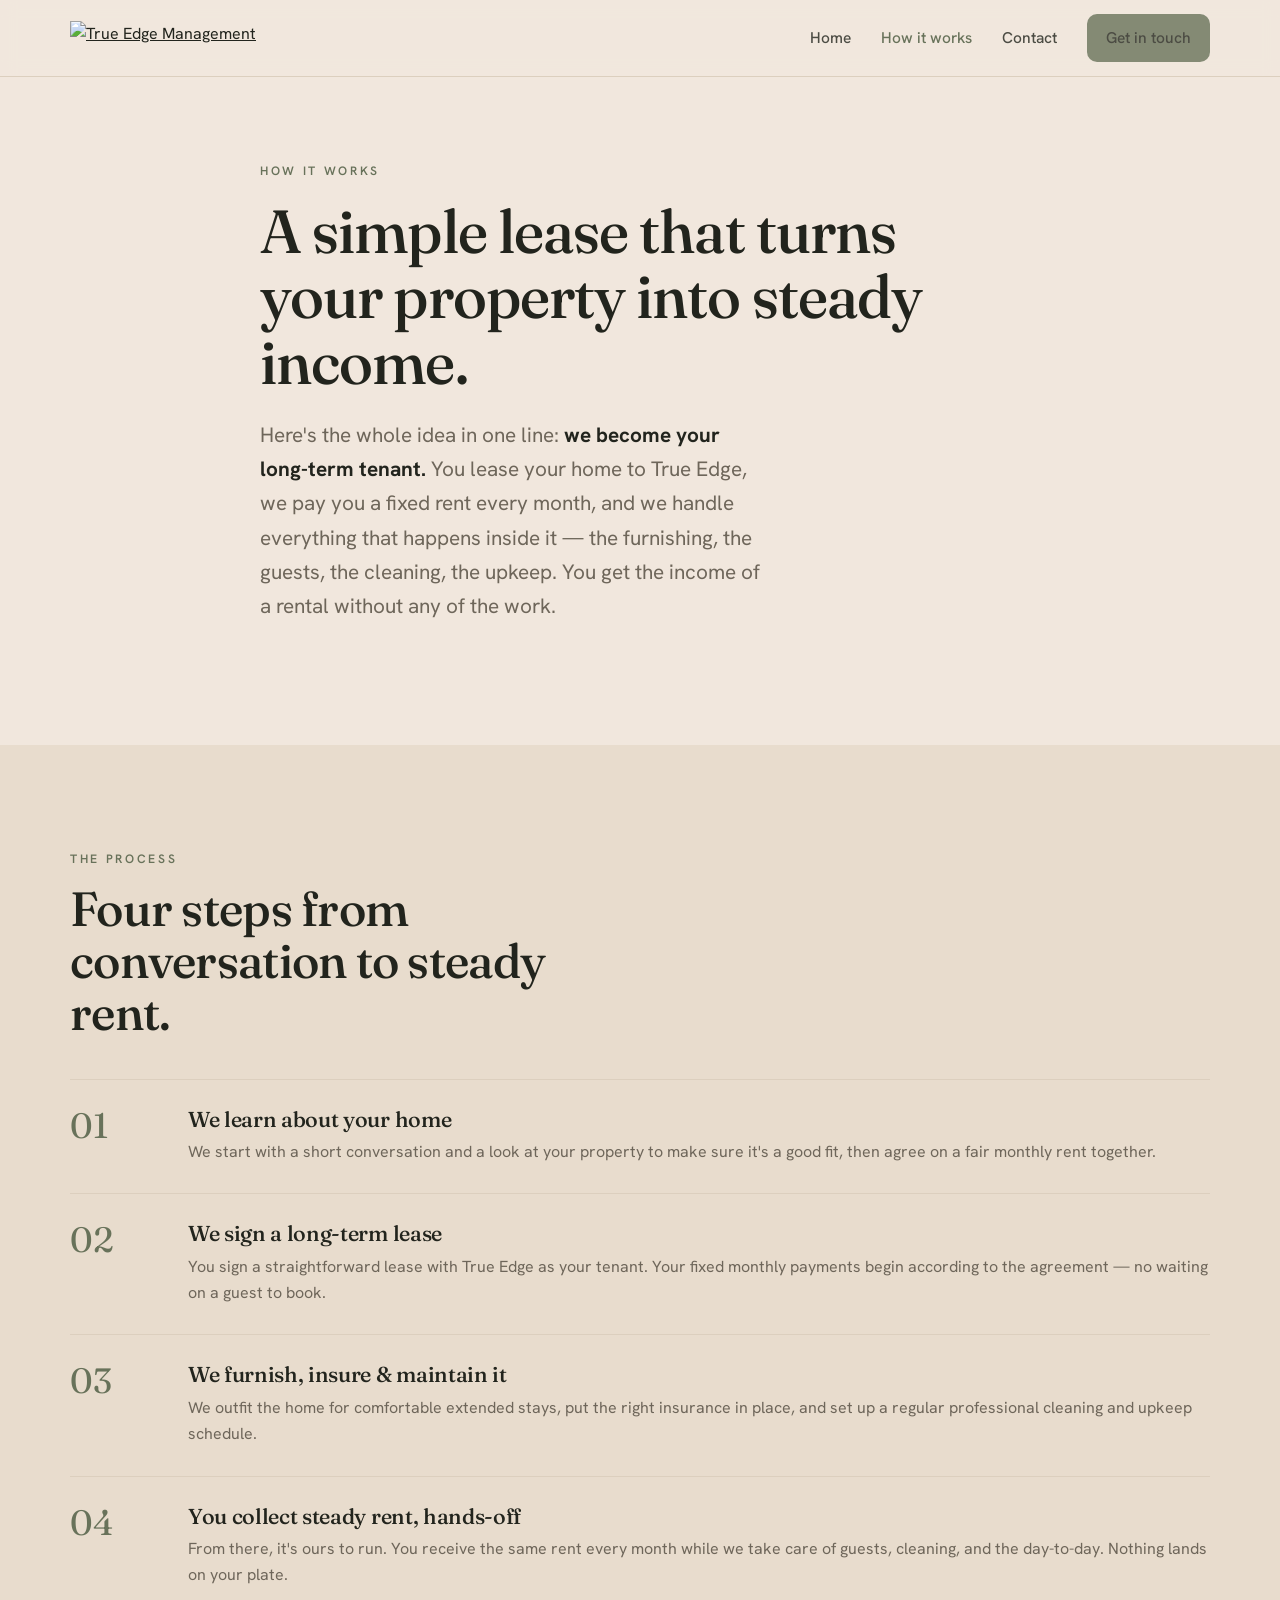
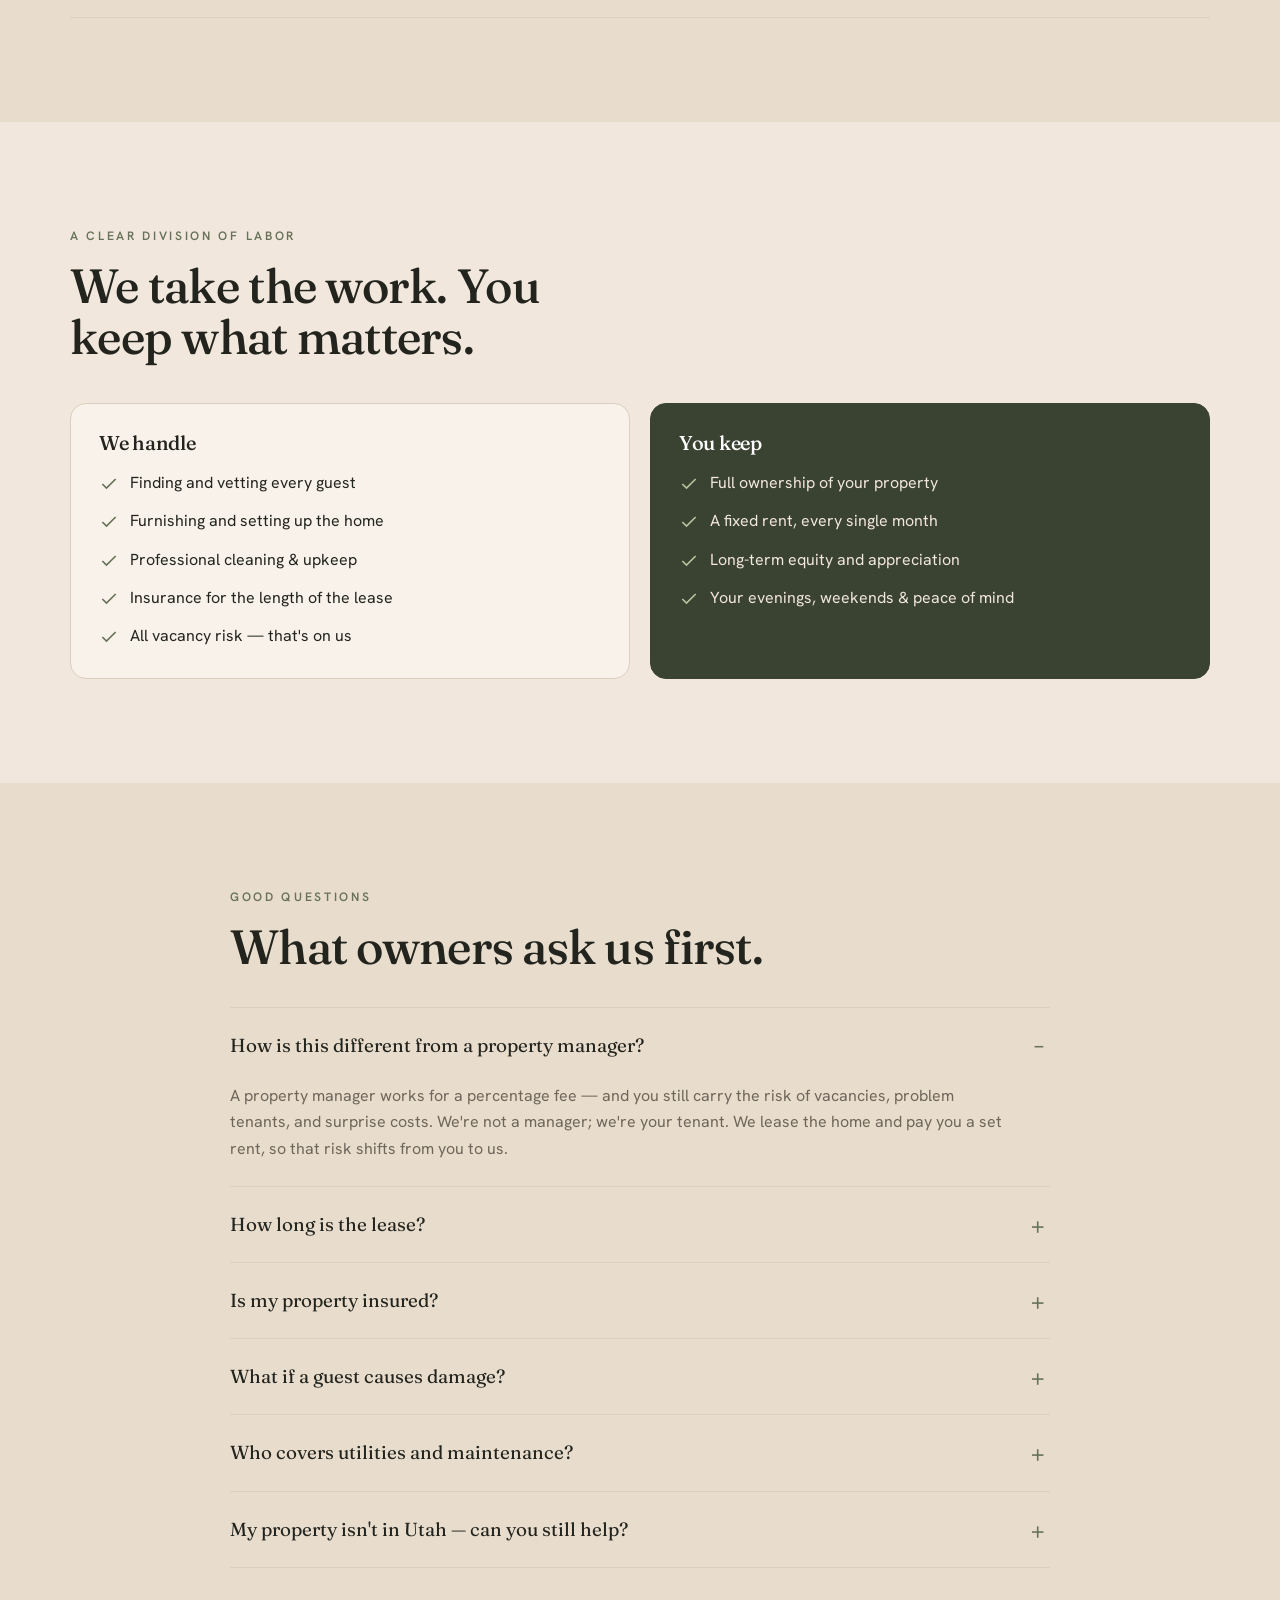
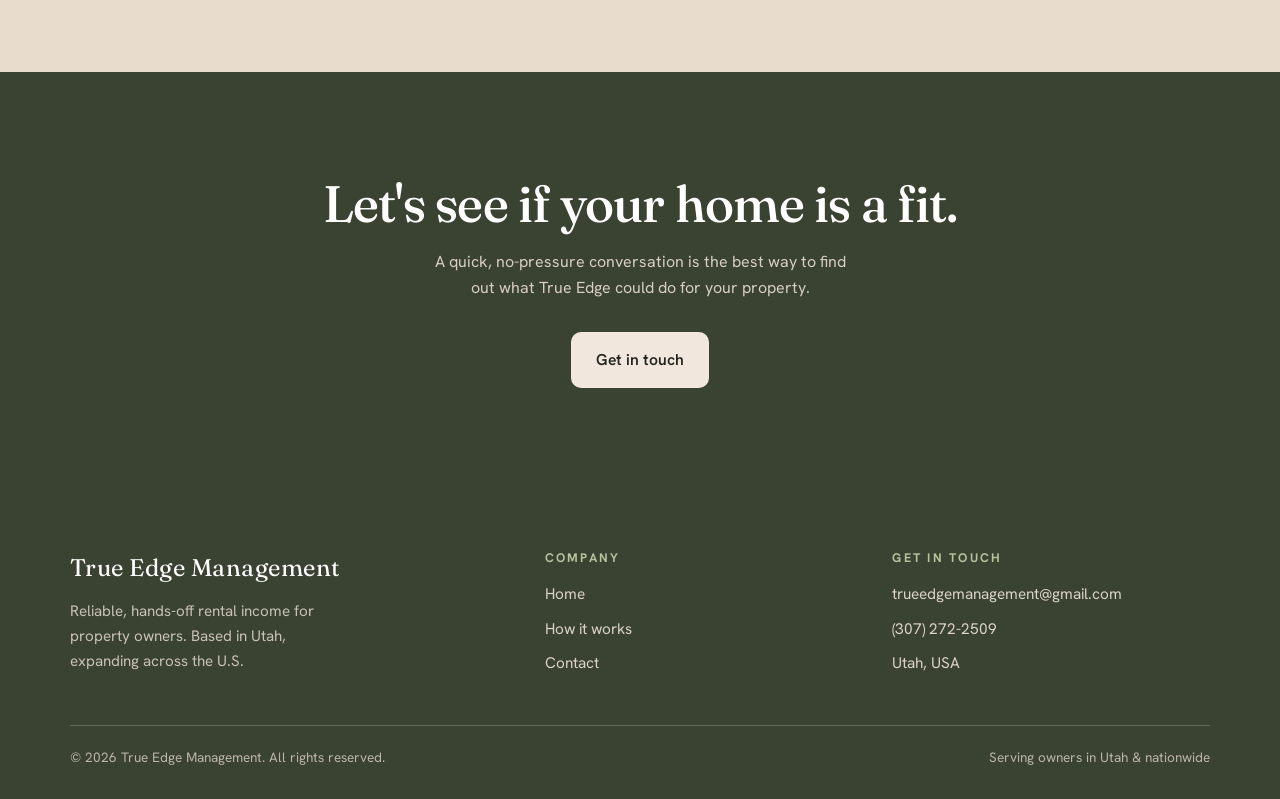
==== about.html @ 6ea8fa07 "Add files via upload" ====
<!DOCTYPE html>
<!--
  =====================================================================
  TRUE EDGE MANAGEMENT — How it works  (about.html)
  Edit wording wherever you see  EDIT:
  Please double-check the FAQ answers against your actual lease and
  insurance terms before publishing — they're written generally.
  =====================================================================
-->
<html lang="en">
<head>
  <meta charset="UTF-8" />
  <meta name="viewport" content="width=device-width, initial-scale=1.0" />
  <title>How It Works — True Edge Management</title>
  <meta name="description" content="How True Edge Management works: we lease your home long-term, pay you a fixed rent every month, and handle furnishing, insurance, cleaning, and guests." />
  <link rel="preconnect" href="https://fonts.googleapis.com" />
  <link rel="preconnect" href="https://fonts.gstatic.com" crossorigin />
  <link href="https://fonts.googleapis.com/css2?family=Fraunces:ital,opsz,wght@0,9..144,400;0,9..144,500;0,9..144,600;1,9..144,400&family=Hanken+Grotesk:wght@400;500;600;700&display=swap" rel="stylesheet" />
  <link rel="stylesheet" href="style.css" />
</head>
<body>

  <header class="site-header">
    <nav class="nav wrap" aria-label="Main">
      <a class="nav-logo" href="index.html" aria-label="True Edge Management — home">
        <img src="images/logo.png" alt="True Edge Management" />
      </a>
      <button class="nav-toggle" aria-label="Menu" aria-expanded="false"><span></span><span></span><span></span></button>
      <ul class="nav-links">
        <li><a href="index.html">Home</a></li>
        <li><a href="about.html" class="active">How it works</a></li>
        <li><a href="contact.html">Contact</a></li>
        <li><a href="contact.html" class="btn btn-primary nav-cta">Get in touch</a></li>
      </ul>
    </nav>
  </header>

  <main>
    <!-- ============ PAGE HERO ============ -->
    <section class="hero">
      <div class="wrap" style="max-width:760px">
        <p class="eyebrow reveal">How it works</p>
        <!-- EDIT -->
        <h1 class="reveal d1" style="font-size:clamp(2.4rem,5.5vw,3.8rem);margin-top:18px">A simple lease that turns your property into steady income.</h1>
        <p class="lede reveal d2" style="margin-top:22px">Here's the whole idea in one line: <strong style="color:var(--ink)">we become your long-term tenant.</strong> You lease your home to True Edge, we pay you a fixed rent every month, and we handle everything that happens inside it — the furnishing, the guests, the cleaning, the upkeep. You get the income of a rental without any of the work.</p>
      </div>
    </section>

    <!-- ============ THE FOUR STEPS ============ -->
    <section class="section section-band">
      <div class="wrap">
        <div class="section-head">
          <p class="eyebrow">The process</p>
          <h2>Four steps from conversation to steady rent.</h2>
        </div>
        <div class="steps">
          <!-- EDIT each step's title and description -->
          <div class="step"><div class="n">01</div><div><h3>We learn about your home</h3><p>We start with a short conversation and a look at your property to make sure it's a good fit, then agree on a fair monthly rent together.</p></div></div>
          <div class="step"><div class="n">02</div><div><h3>We sign a long-term lease</h3><p>You sign a straightforward lease with True Edge as your tenant. Your fixed monthly payments begin according to the agreement — no waiting on a guest to book.</p></div></div>
          <div class="step"><div class="n">03</div><div><h3>We furnish, insure &amp; maintain it</h3><p>We outfit the home for comfortable extended stays, put the right insurance in place, and set up a regular professional cleaning and upkeep schedule.</p></div></div>
          <div class="step"><div class="n">04</div><div><h3>You collect steady rent, hands-off</h3><p>From there, it's ours to run. You receive the same rent every month while we take care of guests, cleaning, and the day-to-day. Nothing lands on your plate.</p></div></div>
        </div>
      </div>
    </section>

    <!-- ============ WE HANDLE / YOU KEEP ============ -->
    <section class="section">
      <div class="wrap">
        <div class="section-head">
          <p class="eyebrow">A clear division of labor</p>
          <h2>We take the work. You keep what matters.</h2>
        </div>
        <div class="ledger">
          <div class="ledger-col">
            <h3>We handle</h3>
            <ul>
              <!-- EDIT -->
              <li><svg width="20" height="20" viewBox="0 0 24 24" fill="none" stroke="currentColor" stroke-width="2"><path d="M20 6 9 17l-5-5"/></svg> Finding and vetting every guest</li>
              <li><svg width="20" height="20" viewBox="0 0 24 24" fill="none" stroke="currentColor" stroke-width="2"><path d="M20 6 9 17l-5-5"/></svg> Furnishing and setting up the home</li>
              <li><svg width="20" height="20" viewBox="0 0 24 24" fill="none" stroke="currentColor" stroke-width="2"><path d="M20 6 9 17l-5-5"/></svg> Professional cleaning &amp; upkeep</li>
              <li><svg width="20" height="20" viewBox="0 0 24 24" fill="none" stroke="currentColor" stroke-width="2"><path d="M20 6 9 17l-5-5"/></svg> Insurance for the length of the lease</li>
              <li><svg width="20" height="20" viewBox="0 0 24 24" fill="none" stroke="currentColor" stroke-width="2"><path d="M20 6 9 17l-5-5"/></svg> All vacancy risk — that's on us</li>
            </ul>
          </div>
          <div class="ledger-col keep">
            <h3>You keep</h3>
            <ul>
              <!-- EDIT -->
              <li><svg width="20" height="20" viewBox="0 0 24 24" fill="none" stroke="currentColor" stroke-width="2"><path d="M20 6 9 17l-5-5"/></svg> Full ownership of your property</li>
              <li><svg width="20" height="20" viewBox="0 0 24 24" fill="none" stroke="currentColor" stroke-width="2"><path d="M20 6 9 17l-5-5"/></svg> A fixed rent, every single month</li>
              <li><svg width="20" height="20" viewBox="0 0 24 24" fill="none" stroke="currentColor" stroke-width="2"><path d="M20 6 9 17l-5-5"/></svg> Long-term equity and appreciation</li>
              <li><svg width="20" height="20" viewBox="0 0 24 24" fill="none" stroke="currentColor" stroke-width="2"><path d="M20 6 9 17l-5-5"/></svg> Your evenings, weekends &amp; peace of mind</li>
            </ul>
          </div>
        </div>
      </div>
    </section>

    <!-- ============ FAQ ============ -->
    <section class="section section-band">
      <div class="wrap" style="max-width:820px">
        <div class="section-head">
          <p class="eyebrow">Good questions</p>
          <h2>What owners ask us first.</h2>
        </div>
        <div class="faq">
          <!-- EDIT: confirm these answers match your real terms before publishing -->
          <details open>
            <summary>How is this different from a property manager?</summary>
            <p>A property manager works for a percentage fee — and you still carry the risk of vacancies, problem tenants, and surprise costs. We're not a manager; we're your tenant. We lease the home and pay you a set rent, so that risk shifts from you to us.</p>
          </details>
          <details>
            <summary>How long is the lease?</summary>
            <p>We agree on the term up front, and we're looking for a long-term arrangement — typically multiple years — so your income stays steady and predictable. <!-- EDIT: state your actual typical term --></p>
          </details>
          <details>
            <summary>Is my property insured?</summary>
            <p>Yes. We keep appropriate insurance in place for the way the home is used, for the full length of the lease, in addition to any coverage you carry as the owner. <!-- EDIT: describe your actual coverage --></p>
          </details>
          <details>
            <summary>What if a guest causes damage?</summary>
            <p>That's our responsibility, not yours. As the leaseholder we're accountable for the condition of the home and we handle any guest-related issues directly — you deal with us, never with the guests.</p>
          </details>
          <details>
            <summary>Who covers utilities and maintenance?</summary>
            <p>We take care of the day-to-day running of the home. Exactly how utilities and larger repairs are split is spelled out clearly in the lease, so there are no surprises on either side. <!-- EDIT: state your actual arrangement --></p>
          </details>
          <details>
            <summary>My property isn't in Utah — can you still help?</summary>
            <p>Quite possibly. We're based in Utah and expanding across the country. Reach out with your property's location and we'll tell you honestly whether we can serve your area.</p>
          </details>
        </div>
      </div>
    </section>

    <!-- ============ CTA BAND ============ -->
    <section class="section section-dark cta-band">
      <div class="wrap">
        <h2>Let's see if your home is a fit.</h2>
        <p>A quick, no-pressure conversation is the best way to find out what True Edge could do for your property.</p>
        <a class="btn btn-pale" href="contact.html">Get in touch</a>
      </div>
    </section>
  </main>

  <footer class="site-footer">
    <div class="wrap">
      <div class="footer-top">
        <div class="footer-brand">
          <div class="wordmark">True Edge Management</div>
          <p>Reliable, hands-off rental income for property owners. Based in Utah, expanding across the U.S.</p>
        </div>
        <div class="footer-col">
          <h4>Company</h4>
          <a href="index.html">Home</a>
          <a href="about.html">How it works</a>
          <a href="contact.html">Contact</a>
        </div>
        <div class="footer-col">
          <h4>Get in touch</h4>
          <a href="mailto:trueedgemanagement@gmail.com">trueedgemanagement@gmail.com</a>
          <a href="tel:13072722509">(307) 272-2509</a>
          <span>Utah, USA</span>
        </div>
      </div>
      <div class="footer-bottom">
        <span>© <span id="year"></span> True Edge Management. All rights reserved.</span>
        <span>Serving owners in Utah &amp; nationwide</span>
      </div>
    </div>
  </footer>

  <script src="script.js"></script>
</body>
</html>
---- style.css ----
/* ============================================================
   TRUE EDGE MANAGEMENT — site styles
   ------------------------------------------------------------
   All three pages share this one file. To re-theme the whole
   site, change the color values just below.
   Colors are taken directly from your logo.
   ============================================================ */

:root {
  --bone:     #F1E7DD;  /* page background — matches your logo */
  --bone-2:   #F8F2EA;  /* cards / raised surfaces */
  --bone-3:   #E8DCCD;  /* alternating section bands */
  --sage:     #68725A;  /* your brand green */
  --sage-2:   #57614A;  /* darker green (button hover) */
  --sage-ink: #3A4231;  /* deepest green (footer, dark bands) */
  --ink:      #22241D;  /* main text */
  --muted:    #6E665A;  /* secondary text */
  --line:     #DCCFBE;  /* hairlines */
  --white:    #FFFFFF;

  --display: "Fraunces", Georgia, "Times New Roman", serif;
  --body:    "Hanken Grotesk", system-ui, -apple-system, sans-serif;

  --maxw: 1140px;
  --radius: 16px;
}

/* ---------- base ---------- */
* { box-sizing: border-box; margin: 0; padding: 0; }
html { scroll-behavior: smooth; }
body {
  font-family: var(--body);
  background: var(--bone);
  color: var(--ink);
  line-height: 1.65;
  -webkit-font-smoothing: antialiased;
}
img { max-width: 100%; display: block; }
a { color: inherit; }

.wrap { width: min(var(--maxw), 92vw); margin-inline: auto; }

:focus-visible { outline: 3px solid var(--sage); outline-offset: 3px; border-radius: 4px; }

/* ---------- type helpers ---------- */
h1, h2, h3 { font-family: var(--display); font-weight: 500; line-height: 1.08; letter-spacing: -0.015em; color: var(--ink); }
.eyebrow {
  font-family: var(--body); font-weight: 600; font-size: .76rem;
  letter-spacing: .22em; text-transform: uppercase; color: var(--sage);
}
.lede { font-size: clamp(1.08rem, 2.2vw, 1.3rem); color: var(--muted); }
.serif-i { font-style: italic; }

/* a thin vertical rule — echoes the divider bar in your logo */
.rule-v { display: inline-block; width: 1px; height: 1.1em; background: var(--line); vertical-align: middle; }

/* ---------- buttons ---------- */
.btn {
  display: inline-flex; align-items: center; gap: 9px;
  font-family: var(--body); font-weight: 600; font-size: .98rem;
  text-decoration: none; padding: 14px 24px; border-radius: 10px;
  border: 1px solid transparent; cursor: pointer;
  transition: transform .15s ease, background .15s ease, border-color .15s ease;
}
.btn-primary { background: var(--sage); color: var(--white); }
.btn-primary:hover { background: var(--sage-2); transform: translateY(-2px); }
.btn-line { background: transparent; color: var(--ink); border-color: var(--line); }
.btn-line:hover { border-color: var(--ink); transform: translateY(-2px); }
.btn-pale { background: var(--bone); color: var(--ink); }
.btn-pale:hover { background: var(--white); transform: translateY(-2px); }

/* ---------- nav ---------- */
.site-header {
  position: sticky; top: 0; z-index: 50;
  background: color-mix(in srgb, var(--bone) 88%, transparent);
  backdrop-filter: blur(8px);
  border-bottom: 1px solid var(--line);
}
.nav { display: flex; align-items: center; justify-content: space-between; padding: 14px 0; }
.nav-logo img { height: 34px; width: auto; }
.nav-links { display: flex; align-items: center; gap: 30px; list-style: none; }
.nav-links a { text-decoration: none; color: var(--ink); font-weight: 500; font-size: .97rem; opacity: .8; }
.nav-links a:hover, .nav-links a.active { opacity: 1; color: var(--sage); }
.nav-cta { padding: 10px 18px; }
.nav-toggle { display: none; background: none; border: 0; cursor: pointer; padding: 8px; }
.nav-toggle span { display: block; width: 24px; height: 2px; background: var(--ink); margin: 5px 0; transition: .2s; }

@media (max-width: 760px) {
  .nav-toggle { display: block; }
  .nav-links {
    position: absolute; top: 100%; left: 0; right: 0;
    flex-direction: column; align-items: flex-start; gap: 4px;
    background: var(--bone-2); border-bottom: 1px solid var(--line);
    padding: 14px 4vw 22px; display: none;
  }
  .nav-links.open { display: flex; }
  .nav-links a { padding: 8px 0; font-size: 1.05rem; }
  .nav-cta { margin-top: 8px; }
}

/* ---------- generic section rhythm ---------- */
.section { padding: clamp(56px, 9vw, 104px) 0; }
.section-band { background: var(--bone-3); }
.section-dark { background: var(--sage-ink); color: var(--bone); }
.section-head { max-width: 60ch; }
.section-head h2 { font-size: clamp(1.9rem, 4.4vw, 3rem); margin: 14px 0 0; }
.section-head .lede { margin-top: 18px; }

/* ---------- hero ---------- */
.hero { padding: clamp(40px, 7vw, 84px) 0 clamp(48px, 7vw, 90px); }
.hero-grid { display: grid; grid-template-columns: 1.05fr 0.95fr; gap: clamp(28px, 5vw, 64px); align-items: center; }
.hero h1 { font-size: clamp(2.6rem, 6vw, 4.4rem); margin: 20px 0 0; }
.hero .lede { margin: 24px 0 32px; max-width: 42ch; }
.hero-cta { display: flex; flex-wrap: wrap; gap: 14px; }
.hero-figure { position: relative; }
.hero-figure > img { width: 100%; height: clamp(340px, 46vw, 540px); object-fit: cover; border-radius: var(--radius); }
.cred-card {
  position: absolute; left: -18px; bottom: -18px;
  background: var(--bone-2); border: 1px solid var(--line);
  border-radius: 14px; padding: 16px 20px; box-shadow: 0 18px 40px rgba(34,36,29,.12);
  max-width: 250px;
}
.cred-card .k { font-family: var(--display); font-size: 1.5rem; color: var(--sage); line-height: 1; }
.cred-card .v { font-size: .9rem; color: var(--muted); margin-top: 4px; }
@media (max-width: 860px) {
  .hero-grid { grid-template-columns: 1fr; }
  .hero-figure { order: -1; }
  .cred-card { left: 12px; bottom: 12px; }
}

/* ---------- "removes the headache" promise strip ---------- */
.promise { display: grid; grid-template-columns: 1.2fr 1fr; gap: clamp(24px, 4vw, 56px); align-items: center; }
.promise h2 { font-size: clamp(1.7rem, 3.6vw, 2.5rem); }
.promise ul { list-style: none; display: grid; gap: 14px; }
.promise li { display: flex; gap: 12px; align-items: flex-start; color: var(--ink); font-weight: 500; }
.promise li svg { flex: none; margin-top: 3px; color: var(--sage); }
@media (max-width: 760px) { .promise { grid-template-columns: 1fr; } }

/* ---------- pillars / cards ---------- */
.cards { display: grid; grid-template-columns: repeat(3, 1fr); gap: 20px; margin-top: 44px; }
.card {
  background: var(--bone-2); border: 1px solid var(--line);
  border-radius: var(--radius); padding: 30px 28px;
  transition: transform .18s ease, box-shadow .18s ease;
}
.card:hover { transform: translateY(-4px); box-shadow: 0 16px 36px rgba(34,36,29,.09); }
.card .ic { width: 44px; height: 44px; display: grid; place-items: center; border-radius: 11px; background: var(--bone-3); color: var(--sage); margin-bottom: 18px; }
.card h3 { font-size: 1.3rem; }
.card p { color: var(--muted); margin-top: 10px; font-size: 1rem; }
@media (max-width: 820px) { .cards { grid-template-columns: 1fr; } }

/* ---------- who we host (image + text) ---------- */
.split { display: grid; grid-template-columns: 1fr 1fr; gap: clamp(28px, 5vw, 64px); align-items: center; }
.split.reverse .split-media { order: 2; }
.split-media img { width: 100%; height: clamp(300px, 40vw, 460px); object-fit: cover; border-radius: var(--radius); }
.split h2 { font-size: clamp(1.7rem, 3.6vw, 2.5rem); }
.split p { color: var(--muted); margin-top: 16px; }
@media (max-width: 820px) {
  .split { grid-template-columns: 1fr; }
  .split.reverse .split-media { order: -1; }
}

/* ---------- steps (how it works) ---------- */
.steps { display: grid; gap: 0; margin-top: 40px; border-top: 1px solid var(--line); }
.step { display: grid; grid-template-columns: 92px 1fr; gap: 26px; padding: 28px 0; border-bottom: 1px solid var(--line); align-items: start; }
.step .n { font-family: var(--display); font-size: 2.2rem; color: var(--sage); line-height: 1; }
.step h3 { font-size: 1.35rem; }
.step p { color: var(--muted); margin-top: 8px; }
@media (max-width: 620px) { .step { grid-template-columns: 60px 1fr; gap: 16px; } .step .n { font-size: 1.7rem; } }

/* ---------- two-column "we handle / you keep" ---------- */
.ledger { display: grid; grid-template-columns: 1fr 1fr; gap: 20px; margin-top: 40px; }
.ledger-col { background: var(--bone-2); border: 1px solid var(--line); border-radius: var(--radius); padding: 28px; }
.ledger-col.keep { background: var(--sage-ink); color: var(--bone); border-color: var(--sage-ink); }
.ledger-col h3 { font-size: 1.25rem; margin-bottom: 16px; }
.ledger-col.keep h3 { color: var(--white); }
.ledger-col ul { list-style: none; display: grid; gap: 12px; }
.ledger-col li { display: flex; gap: 11px; align-items: flex-start; }
.ledger-col li svg { flex: none; margin-top: 4px; color: var(--sage); }
.ledger-col.keep li svg { color: #B7C29E; }
@media (max-width: 720px) { .ledger { grid-template-columns: 1fr; } }

/* ---------- FAQ (uses native <details>) ---------- */
.faq { margin-top: 34px; border-top: 1px solid var(--line); }
.faq details { border-bottom: 1px solid var(--line); }
.faq summary {
  list-style: none; cursor: pointer; padding: 22px 44px 22px 0; position: relative;
  font-family: var(--display); font-size: 1.18rem; color: var(--ink);
}
.faq summary::-webkit-details-marker { display: none; }
.faq summary::after {
  content: "+"; position: absolute; right: 6px; top: 18px;
  font-family: var(--body); font-size: 1.5rem; color: var(--sage); transition: transform .2s ease;
}
.faq details[open] summary::after { content: "–"; }
.faq p { color: var(--muted); padding: 0 44px 24px 0; }

/* ---------- CTA band ---------- */
.cta-band { text-align: center; }
.cta-band h2 { font-size: clamp(2rem, 5vw, 3.2rem); color: var(--white); }
.cta-band p { color: color-mix(in srgb, var(--bone) 86%, transparent); max-width: 48ch; margin: 18px auto 30px; }

/* ---------- contact ---------- */
.contact-grid { display: grid; grid-template-columns: 0.9fr 1.1fr; gap: clamp(30px, 5vw, 70px); align-items: start; }
.contact-direct { display: grid; gap: 22px; }
.contact-line .lbl { font-size: .76rem; letter-spacing: .18em; text-transform: uppercase; color: var(--sage); font-weight: 600; }
.contact-line a { display: inline-block; margin-top: 4px; font-family: var(--display); font-size: clamp(1.3rem, 3vw, 1.7rem); text-decoration: none; color: var(--ink); }
.contact-line a:hover { color: var(--sage); }
.contact-note { color: var(--muted); font-size: .95rem; border-top: 1px solid var(--line); padding-top: 20px; }
@media (max-width: 820px) { .contact-grid { grid-template-columns: 1fr; } }

/* ---------- form ---------- */
.form { background: var(--bone-2); border: 1px solid var(--line); border-radius: var(--radius); padding: clamp(22px, 3vw, 34px); display: grid; gap: 16px; }
.field { display: grid; gap: 6px; }
.field.row2 { grid-template-columns: 1fr 1fr; gap: 16px; }
.field.row2 > .field { gap: 6px; }
.field label { font-size: .85rem; font-weight: 600; color: var(--ink); }
.field input, .field textarea {
  font-family: var(--body); font-size: 1rem; color: var(--ink);
  background: var(--white); border: 1px solid var(--line); border-radius: 10px; padding: 12px 14px;
}
.field textarea { min-height: 130px; resize: vertical; }
.field input:focus, .field textarea:focus { outline: none; border-color: var(--sage); box-shadow: 0 0 0 3px color-mix(in srgb, var(--sage) 22%, transparent); }
.form button { justify-self: start; margin-top: 6px; }
@media (max-width: 520px) { .field.row2 { grid-template-columns: 1fr; } }

/* ---------- footer ---------- */
.site-footer { background: var(--sage-ink); color: var(--bone); padding: 56px 0 30px; }
.footer-top { display: grid; grid-template-columns: 1.4fr 1fr 1fr; gap: 30px; }
.footer-brand .wordmark { font-family: var(--display); font-size: 1.5rem; color: var(--white); letter-spacing: .02em; }
.footer-brand p { color: color-mix(in srgb, var(--bone) 78%, transparent); margin-top: 12px; max-width: 32ch; font-size: .95rem; }
.footer-col h4 { font-family: var(--body); font-size: .78rem; letter-spacing: .18em; text-transform: uppercase; color: #B7C29E; margin-bottom: 14px; }
.footer-col a, .footer-col span { display: block; text-decoration: none; color: color-mix(in srgb, var(--bone) 88%, transparent); margin-bottom: 9px; font-size: .96rem; }
.footer-col a:hover { color: var(--white); }
.footer-bottom { border-top: 1px solid color-mix(in srgb, var(--bone) 22%, transparent); margin-top: 40px; padding-top: 20px; display: flex; flex-wrap: wrap; gap: 10px; justify-content: space-between; font-size: .85rem; color: color-mix(in srgb, var(--bone) 70%, transparent); }
@media (max-width: 720px) { .footer-top { grid-template-columns: 1fr 1fr; } .footer-brand { grid-column: 1 / -1; } }

/* ---------- entrance animation ---------- */
.reveal { opacity: 0; transform: translateY(16px); animation: rise .7s ease forwards; }
.reveal.d1 { animation-delay: .08s; } .reveal.d2 { animation-delay: .16s; } .reveal.d3 { animation-delay: .24s; }
@keyframes rise { to { opacity: 1; transform: none; } }
@media (prefers-reduced-motion: reduce) {
  .reveal { animation: none; opacity: 1; transform: none; }
  html { scroll-behavior: auto; }
  * { transition: none !important; }
}
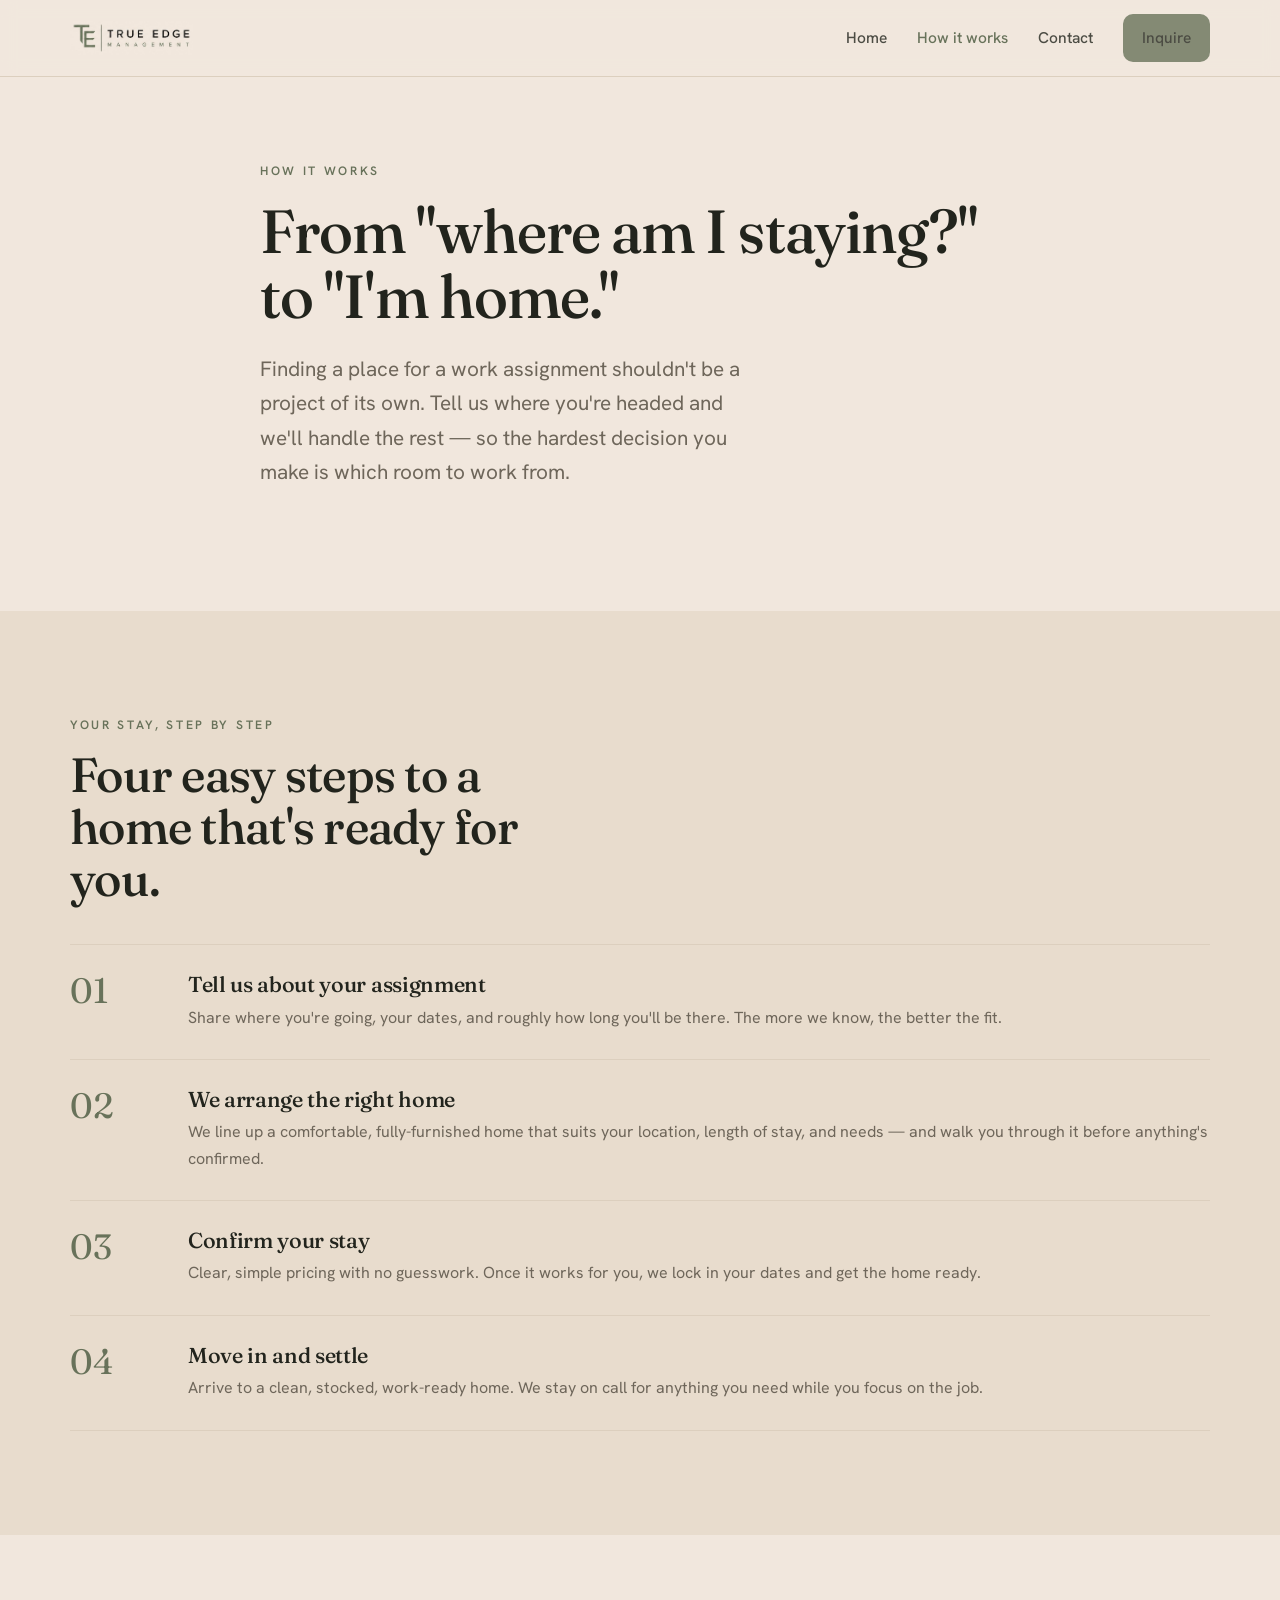
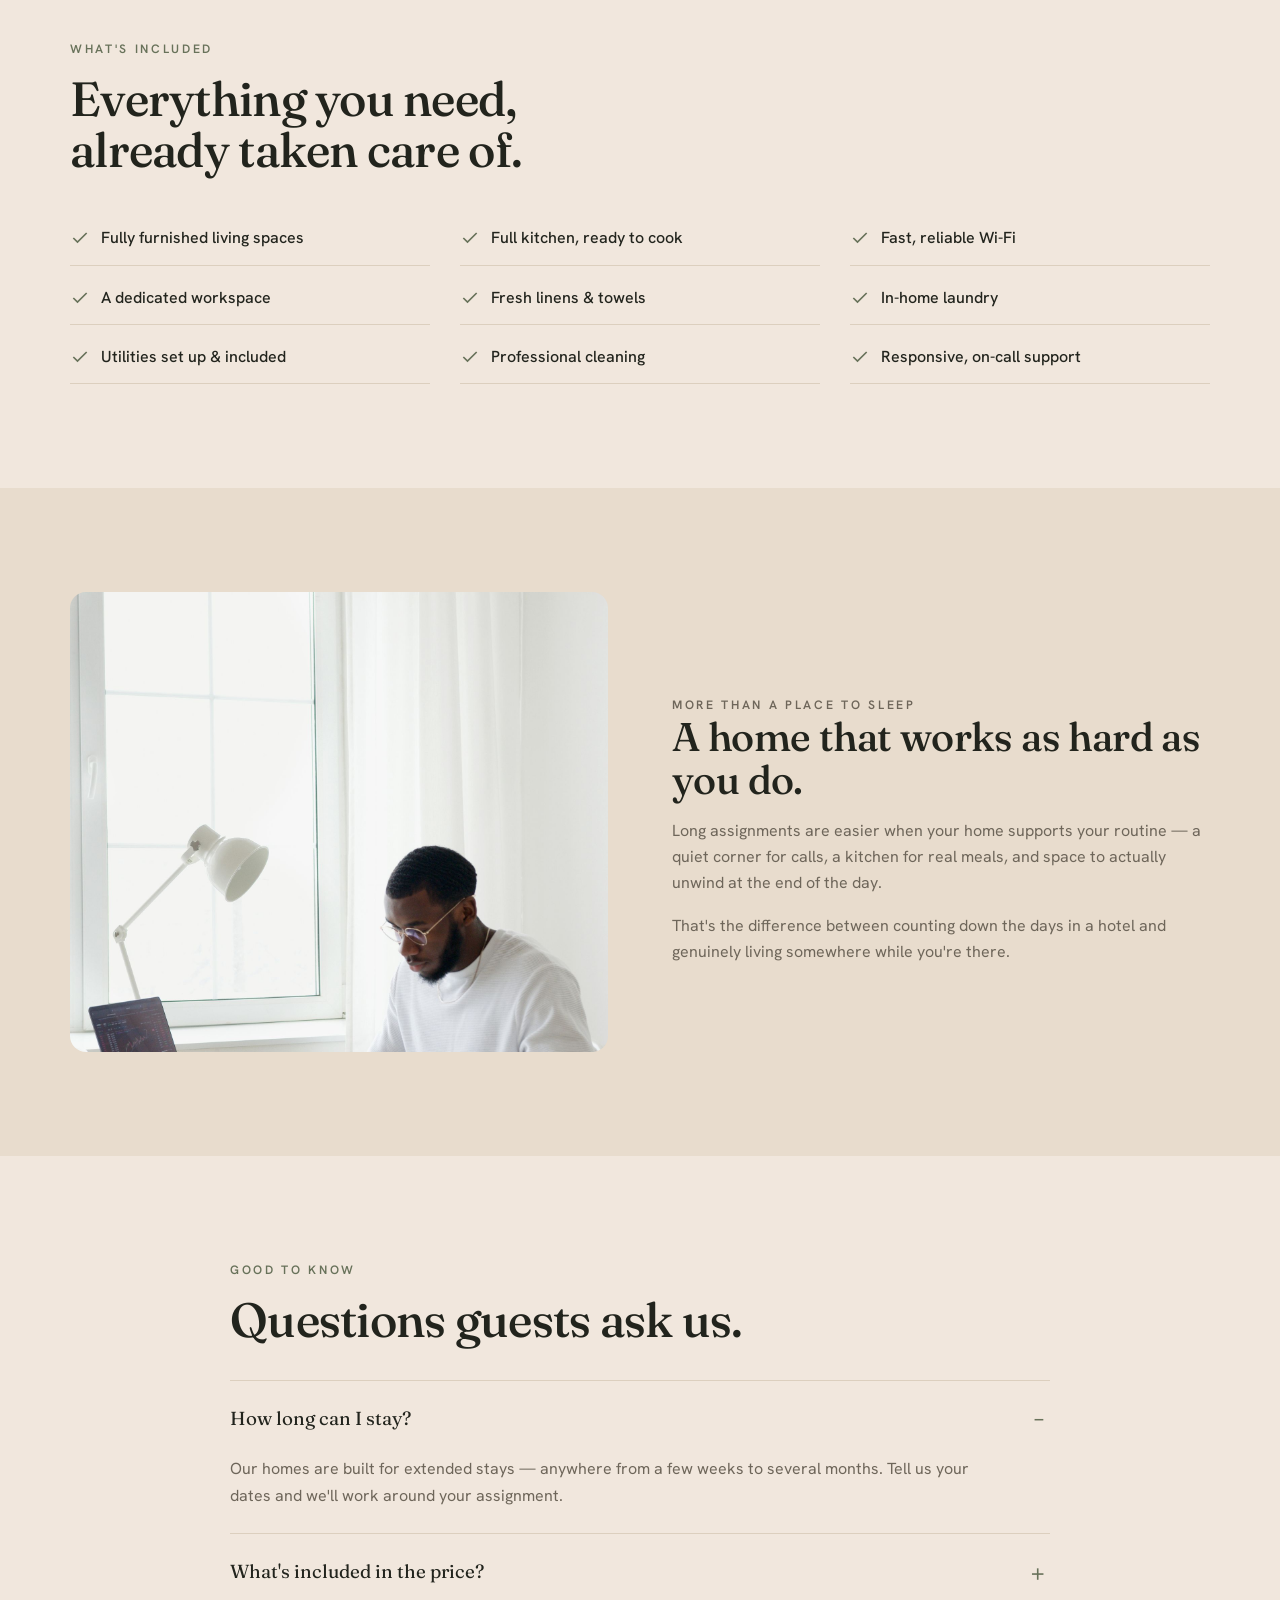
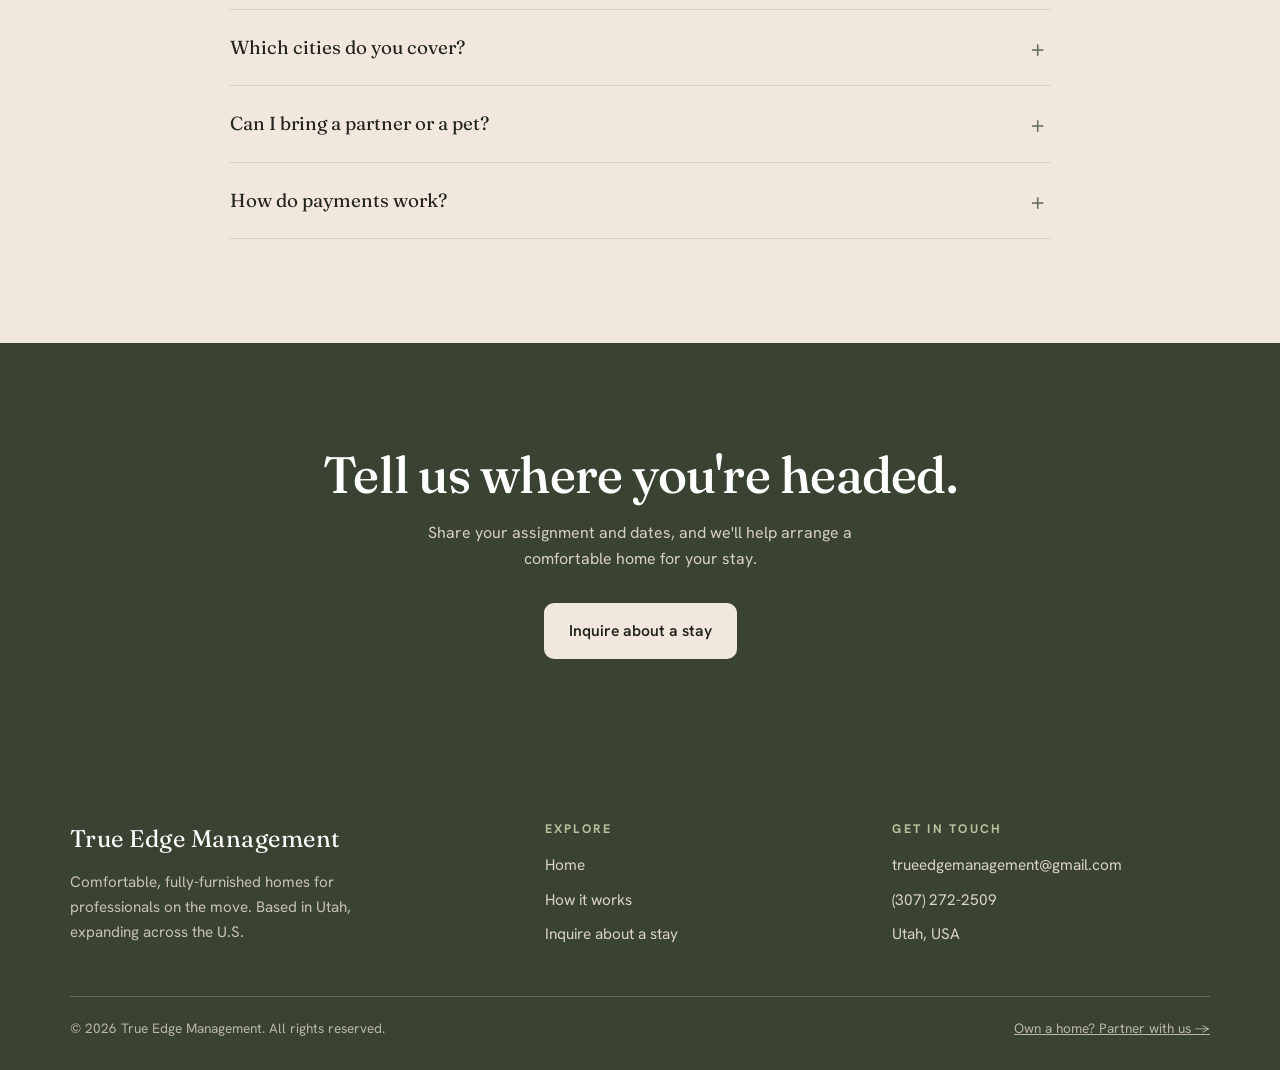
==== commit 91d49264: "Add files via upload" ====
--- a/about.html
+++ b/about.html
@@ -1,10 +1,10 @@
 <!DOCTYPE html>
 <!--
   =====================================================================
-  TRUE EDGE MANAGEMENT — How it works  (about.html)
+  TRUE EDGE MANAGEMENT — How it works  (about.html)  — guest version
   Edit wording wherever you see  EDIT:
-  Please double-check the FAQ answers against your actual lease and
-  insurance terms before publishing — they're written generally.
+  Please confirm the "What's included" list and FAQ answers match what
+  you actually offer before publishing.
   =====================================================================
 -->
 <html lang="en">
@@ -12,7 +12,7 @@
   <meta charset="UTF-8" />
   <meta name="viewport" content="width=device-width, initial-scale=1.0" />
   <title>How It Works — True Edge Management</title>
-  <meta name="description" content="How True Edge Management works: we lease your home long-term, pay you a fixed rent every month, and handle furnishing, insurance, cleaning, and guests." />
+  <meta name="description" content="How a True Edge stay works: tell us about your assignment, we arrange a furnished home for your dates, you move in and focus on work." />
   <link rel="preconnect" href="https://fonts.googleapis.com" />
   <link rel="preconnect" href="https://fonts.gstatic.com" crossorigin />
   <link href="https://fonts.googleapis.com/css2?family=Fraunces:ital,opsz,wght@0,9..144,400;0,9..144,500;0,9..144,600;1,9..144,400&family=Hanken+Grotesk:wght@400;500;600;700&display=swap" rel="stylesheet" />
@@ -30,7 +30,7 @@
         <li><a href="index.html">Home</a></li>
         <li><a href="about.html" class="active">How it works</a></li>
         <li><a href="contact.html">Contact</a></li>
-        <li><a href="contact.html" class="btn btn-primary nav-cta">Get in touch</a></li>
+        <li><a href="contact.html" class="btn btn-primary nav-cta">Inquire</a></li>
       </ul>
     </nav>
   </header>
@@ -41,8 +41,8 @@
       <div class="wrap" style="max-width:760px">
         <p class="eyebrow reveal">How it works</p>
         <!-- EDIT -->
-        <h1 class="reveal d1" style="font-size:clamp(2.4rem,5.5vw,3.8rem);margin-top:18px">A simple lease that turns your property into steady income.</h1>
-        <p class="lede reveal d2" style="margin-top:22px">Here's the whole idea in one line: <strong style="color:var(--ink)">we become your long-term tenant.</strong> You lease your home to True Edge, we pay you a fixed rent every month, and we handle everything that happens inside it — the furnishing, the guests, the cleaning, the upkeep. You get the income of a rental without any of the work.</p>
+        <h1 class="reveal d1" style="font-size:clamp(2.4rem,5.5vw,3.8rem);margin-top:18px">From "where am I staying?" to "I'm home."</h1>
+        <p class="lede reveal d2" style="margin-top:22px">Finding a place for a work assignment shouldn't be a project of its own. Tell us where you're headed and we'll handle the rest — so the hardest decision you make is which room to work from.</p>
       </div>
     </section>
 
@@ -50,84 +50,85 @@
     <section class="section section-band">
       <div class="wrap">
         <div class="section-head">
-          <p class="eyebrow">The process</p>
-          <h2>Four steps from conversation to steady rent.</h2>
+          <p class="eyebrow">Your stay, step by step</p>
+          <h2>Four easy steps to a home that's ready for you.</h2>
         </div>
         <div class="steps">
-          <!-- EDIT each step's title and description -->
-          <div class="step"><div class="n">01</div><div><h3>We learn about your home</h3><p>We start with a short conversation and a look at your property to make sure it's a good fit, then agree on a fair monthly rent together.</p></div></div>
-          <div class="step"><div class="n">02</div><div><h3>We sign a long-term lease</h3><p>You sign a straightforward lease with True Edge as your tenant. Your fixed monthly payments begin according to the agreement — no waiting on a guest to book.</p></div></div>
-          <div class="step"><div class="n">03</div><div><h3>We furnish, insure &amp; maintain it</h3><p>We outfit the home for comfortable extended stays, put the right insurance in place, and set up a regular professional cleaning and upkeep schedule.</p></div></div>
-          <div class="step"><div class="n">04</div><div><h3>You collect steady rent, hands-off</h3><p>From there, it's ours to run. You receive the same rent every month while we take care of guests, cleaning, and the day-to-day. Nothing lands on your plate.</p></div></div>
+          <!-- EDIT each step -->
+          <div class="step"><div class="n">01</div><div><h3>Tell us about your assignment</h3><p>Share where you're going, your dates, and roughly how long you'll be there. The more we know, the better the fit.</p></div></div>
+          <div class="step"><div class="n">02</div><div><h3>We arrange the right home</h3><p>We line up a comfortable, fully-furnished home that suits your location, length of stay, and needs — and walk you through it before anything's confirmed.</p></div></div>
+          <div class="step"><div class="n">03</div><div><h3>Confirm your stay</h3><p>Clear, simple pricing with no guesswork. Once it works for you, we lock in your dates and get the home ready.</p></div></div>
+          <div class="step"><div class="n">04</div><div><h3>Move in and settle</h3><p>Arrive to a clean, stocked, work-ready home. We stay on call for anything you need while you focus on the job.</p></div></div>
         </div>
       </div>
     </section>
 
-    <!-- ============ WE HANDLE / YOU KEEP ============ -->
+    <!-- ============ WHAT'S INCLUDED ============ -->
     <section class="section">
       <div class="wrap">
         <div class="section-head">
-          <p class="eyebrow">A clear division of labor</p>
-          <h2>We take the work. You keep what matters.</h2>
+          <p class="eyebrow">What's included</p>
+          <h2>Everything you need, already taken care of.</h2>
         </div>
-        <div class="ledger">
-          <div class="ledger-col">
-            <h3>We handle</h3>
-            <ul>
-              <!-- EDIT -->
-              <li><svg width="20" height="20" viewBox="0 0 24 24" fill="none" stroke="currentColor" stroke-width="2"><path d="M20 6 9 17l-5-5"/></svg> Finding and vetting every guest</li>
-              <li><svg width="20" height="20" viewBox="0 0 24 24" fill="none" stroke="currentColor" stroke-width="2"><path d="M20 6 9 17l-5-5"/></svg> Furnishing and setting up the home</li>
-              <li><svg width="20" height="20" viewBox="0 0 24 24" fill="none" stroke="currentColor" stroke-width="2"><path d="M20 6 9 17l-5-5"/></svg> Professional cleaning &amp; upkeep</li>
-              <li><svg width="20" height="20" viewBox="0 0 24 24" fill="none" stroke="currentColor" stroke-width="2"><path d="M20 6 9 17l-5-5"/></svg> Insurance for the length of the lease</li>
-              <li><svg width="20" height="20" viewBox="0 0 24 24" fill="none" stroke="currentColor" stroke-width="2"><path d="M20 6 9 17l-5-5"/></svg> All vacancy risk — that's on us</li>
-            </ul>
-          </div>
-          <div class="ledger-col keep">
-            <h3>You keep</h3>
-            <ul>
-              <!-- EDIT -->
-              <li><svg width="20" height="20" viewBox="0 0 24 24" fill="none" stroke="currentColor" stroke-width="2"><path d="M20 6 9 17l-5-5"/></svg> Full ownership of your property</li>
-              <li><svg width="20" height="20" viewBox="0 0 24 24" fill="none" stroke="currentColor" stroke-width="2"><path d="M20 6 9 17l-5-5"/></svg> A fixed rent, every single month</li>
-              <li><svg width="20" height="20" viewBox="0 0 24 24" fill="none" stroke="currentColor" stroke-width="2"><path d="M20 6 9 17l-5-5"/></svg> Long-term equity and appreciation</li>
-              <li><svg width="20" height="20" viewBox="0 0 24 24" fill="none" stroke="currentColor" stroke-width="2"><path d="M20 6 9 17l-5-5"/></svg> Your evenings, weekends &amp; peace of mind</li>
-            </ul>
-          </div>
+        <ul class="amenities">
+          <!-- EDIT: confirm these match what you actually provide -->
+          <li><svg width="20" height="20" viewBox="0 0 24 24" fill="none" stroke="currentColor" stroke-width="2"><path d="M20 6 9 17l-5-5"/></svg> Fully furnished living spaces</li>
+          <li><svg width="20" height="20" viewBox="0 0 24 24" fill="none" stroke="currentColor" stroke-width="2"><path d="M20 6 9 17l-5-5"/></svg> Full kitchen, ready to cook</li>
+          <li><svg width="20" height="20" viewBox="0 0 24 24" fill="none" stroke="currentColor" stroke-width="2"><path d="M20 6 9 17l-5-5"/></svg> Fast, reliable Wi-Fi</li>
+          <li><svg width="20" height="20" viewBox="0 0 24 24" fill="none" stroke="currentColor" stroke-width="2"><path d="M20 6 9 17l-5-5"/></svg> A dedicated workspace</li>
+          <li><svg width="20" height="20" viewBox="0 0 24 24" fill="none" stroke="currentColor" stroke-width="2"><path d="M20 6 9 17l-5-5"/></svg> Fresh linens &amp; towels</li>
+          <li><svg width="20" height="20" viewBox="0 0 24 24" fill="none" stroke="currentColor" stroke-width="2"><path d="M20 6 9 17l-5-5"/></svg> In-home laundry</li>
+          <li><svg width="20" height="20" viewBox="0 0 24 24" fill="none" stroke="currentColor" stroke-width="2"><path d="M20 6 9 17l-5-5"/></svg> Utilities set up &amp; included</li>
+          <li><svg width="20" height="20" viewBox="0 0 24 24" fill="none" stroke="currentColor" stroke-width="2"><path d="M20 6 9 17l-5-5"/></svg> Professional cleaning</li>
+          <li><svg width="20" height="20" viewBox="0 0 24 24" fill="none" stroke="currentColor" stroke-width="2"><path d="M20 6 9 17l-5-5"/></svg> Responsive, on-call support</li>
+        </ul>
+      </div>
+    </section>
+
+    <!-- ============ A NICE PLACE TO WORK (image split) ============ -->
+    <section class="section section-band">
+      <div class="wrap split">
+        <div class="split-media">
+          <img src="images/professional-home.jpg" alt="A professional working comfortably from a furnished home" />
+        </div>
+        <div>
+          <p class="eyebrow">More than a place to sleep</p>
+          <!-- EDIT -->
+          <h2>A home that works as hard as you do.</h2>
+          <p>Long assignments are easier when your home supports your routine — a quiet corner for calls, a kitchen for real meals, and space to actually unwind at the end of the day.</p>
+          <p>That's the difference between counting down the days in a hotel and genuinely living somewhere while you're there.</p>
         </div>
       </div>
     </section>
 
     <!-- ============ FAQ ============ -->
-    <section class="section section-band">
+    <section class="section">
       <div class="wrap" style="max-width:820px">
         <div class="section-head">
-          <p class="eyebrow">Good questions</p>
-          <h2>What owners ask us first.</h2>
+          <p class="eyebrow">Good to know</p>
+          <h2>Questions guests ask us.</h2>
         </div>
         <div class="faq">
-          <!-- EDIT: confirm these answers match your real terms before publishing -->
+          <!-- EDIT: confirm these answers match how you actually operate -->
           <details open>
-            <summary>How is this different from a property manager?</summary>
-            <p>A property manager works for a percentage fee — and you still carry the risk of vacancies, problem tenants, and surprise costs. We're not a manager; we're your tenant. We lease the home and pay you a set rent, so that risk shifts from you to us.</p>
+            <summary>How long can I stay?</summary>
+            <p>Our homes are built for extended stays — anywhere from a few weeks to several months. Tell us your dates and we'll work around your assignment. <!-- EDIT: state your actual minimum/maximum --></p>
           </details>
           <details>
-            <summary>How long is the lease?</summary>
-            <p>We agree on the term up front, and we're looking for a long-term arrangement — typically multiple years — so your income stays steady and predictable. <!-- EDIT: state your actual typical term --></p>
+            <summary>What's included in the price?</summary>
+            <p>Stays come fully furnished with Wi-Fi, a stocked kitchen, linens, laundry, utilities, and professional cleaning — so the price you're quoted is close to the price you pay, with no scramble for furniture or setup. <!-- EDIT: confirm specifics --></p>
           </details>
           <details>
-            <summary>Is my property insured?</summary>
-            <p>Yes. We keep appropriate insurance in place for the way the home is used, for the full length of the lease, in addition to any coverage you carry as the owner. <!-- EDIT: describe your actual coverage --></p>
+            <summary>Which cities do you cover?</summary>
+            <p>We're based in Utah and arranging homes in more locations as we grow. The best thing to do is tell us where you're headed — if we can host you there, we'll say so right away. <!-- EDIT --></p>
           </details>
           <details>
-            <summary>What if a guest causes damage?</summary>
-            <p>That's our responsibility, not yours. As the leaseholder we're accountable for the condition of the home and we handle any guest-related issues directly — you deal with us, never with the guests.</p>
+            <summary>Can I bring a partner or a pet?</summary>
+            <p>Often, yes. Let us know up front who (and what) is coming, and we'll factor it into the home we arrange for you. <!-- EDIT: state your real pet/guest policy --></p>
           </details>
           <details>
-            <summary>Who covers utilities and maintenance?</summary>
-            <p>We take care of the day-to-day running of the home. Exactly how utilities and larger repairs are split is spelled out clearly in the lease, so there are no surprises on either side. <!-- EDIT: state your actual arrangement --></p>
-          </details>
-          <details>
-            <summary>My property isn't in Utah — can you still help?</summary>
-            <p>Quite possibly. We're based in Utah and expanding across the country. Reach out with your property's location and we'll tell you honestly whether we can serve your area.</p>
+            <summary>How do payments work?</summary>
+            <p>Simple, predictable pricing for the length of your stay, laid out clearly before you commit — no hidden fees or surprises. <!-- EDIT: describe your actual payment terms --></p>
           </details>
         </div>
       </div>
@@ -136,9 +137,9 @@
     <!-- ============ CTA BAND ============ -->
     <section class="section section-dark cta-band">
       <div class="wrap">
-        <h2>Let's see if your home is a fit.</h2>
-        <p>A quick, no-pressure conversation is the best way to find out what True Edge could do for your property.</p>
-        <a class="btn btn-pale" href="contact.html">Get in touch</a>
+        <h2>Tell us where you're headed.</h2>
+        <p>Share your assignment and dates, and we'll help arrange a comfortable home for your stay.</p>
+        <a class="btn btn-pale" href="contact.html">Inquire about a stay</a>
       </div>
     </section>
   </main>
@@ -148,13 +149,13 @@
       <div class="footer-top">
         <div class="footer-brand">
           <div class="wordmark">True Edge Management</div>
-          <p>Reliable, hands-off rental income for property owners. Based in Utah, expanding across the U.S.</p>
+          <p>Comfortable, fully-furnished homes for professionals on the move. Based in Utah, expanding across the U.S.</p>
         </div>
         <div class="footer-col">
-          <h4>Company</h4>
+          <h4>Explore</h4>
           <a href="index.html">Home</a>
           <a href="about.html">How it works</a>
-          <a href="contact.html">Contact</a>
+          <a href="contact.html">Inquire about a stay</a>
         </div>
         <div class="footer-col">
           <h4>Get in touch</h4>
@@ -165,7 +166,7 @@
       </div>
       <div class="footer-bottom">
         <span>© <span id="year"></span> True Edge Management. All rights reserved.</span>
-        <span>Serving owners in Utah &amp; nationwide</span>
+        <span><a href="contact.html" style="color:inherit">Own a home? Partner with us →</a></span>
       </div>
     </div>
   </footer>
--- a/style.css
+++ b/style.css
@@ -244,3 +244,28 @@
   html { scroll-behavior: auto; }
   * { transition: none !important; }
 }
+
+/* ============================================================
+   Additions for the guest-focused version
+   ============================================================ */
+.grid-4 { display: grid; grid-template-columns: repeat(4, 1fr); gap: 18px; margin-top: 40px; }
+.mini { background: var(--bone-2); border: 1px solid var(--line); border-radius: 14px; padding: 24px 22px; }
+.mini .ic { width: 40px; height: 40px; display: grid; place-items: center; border-radius: 10px; background: var(--bone-3); color: var(--sage); margin-bottom: 14px; }
+.mini h3 { font-size: 1.12rem; }
+.mini p { color: var(--muted); font-size: .94rem; margin-top: 6px; }
+@media (max-width: 900px) { .grid-4 { grid-template-columns: 1fr 1fr; } }
+@media (max-width: 520px) { .grid-4 { grid-template-columns: 1fr; } }
+
+/* included-with-your-stay checklist */
+.amenities { list-style: none; display: grid; grid-template-columns: repeat(3, 1fr); gap: 6px 30px; margin-top: 36px; }
+.amenities li { display: flex; gap: 11px; align-items: flex-start; padding: 13px 0; border-bottom: 1px solid var(--line); font-weight: 500; }
+.amenities li svg { flex: none; margin-top: 3px; color: var(--sage); }
+@media (max-width: 760px) { .amenities { grid-template-columns: 1fr 1fr; } }
+@media (max-width: 480px) { .amenities { grid-template-columns: 1fr; } }
+
+/* simple image gallery */
+.gallery { display: grid; grid-template-columns: repeat(3, 1fr); gap: 14px; margin-top: 36px; }
+.gallery img { width: 100%; height: 270px; object-fit: cover; border-radius: 14px; }
+.gallery-cap { color: var(--muted); font-size: .92rem; margin-top: 16px; text-align: center; }
+@media (max-width: 760px) { .gallery { grid-template-columns: 1fr 1fr; } .gallery img { height: 200px; } }
+@media (max-width: 480px) { .gallery { grid-template-columns: 1fr; } }
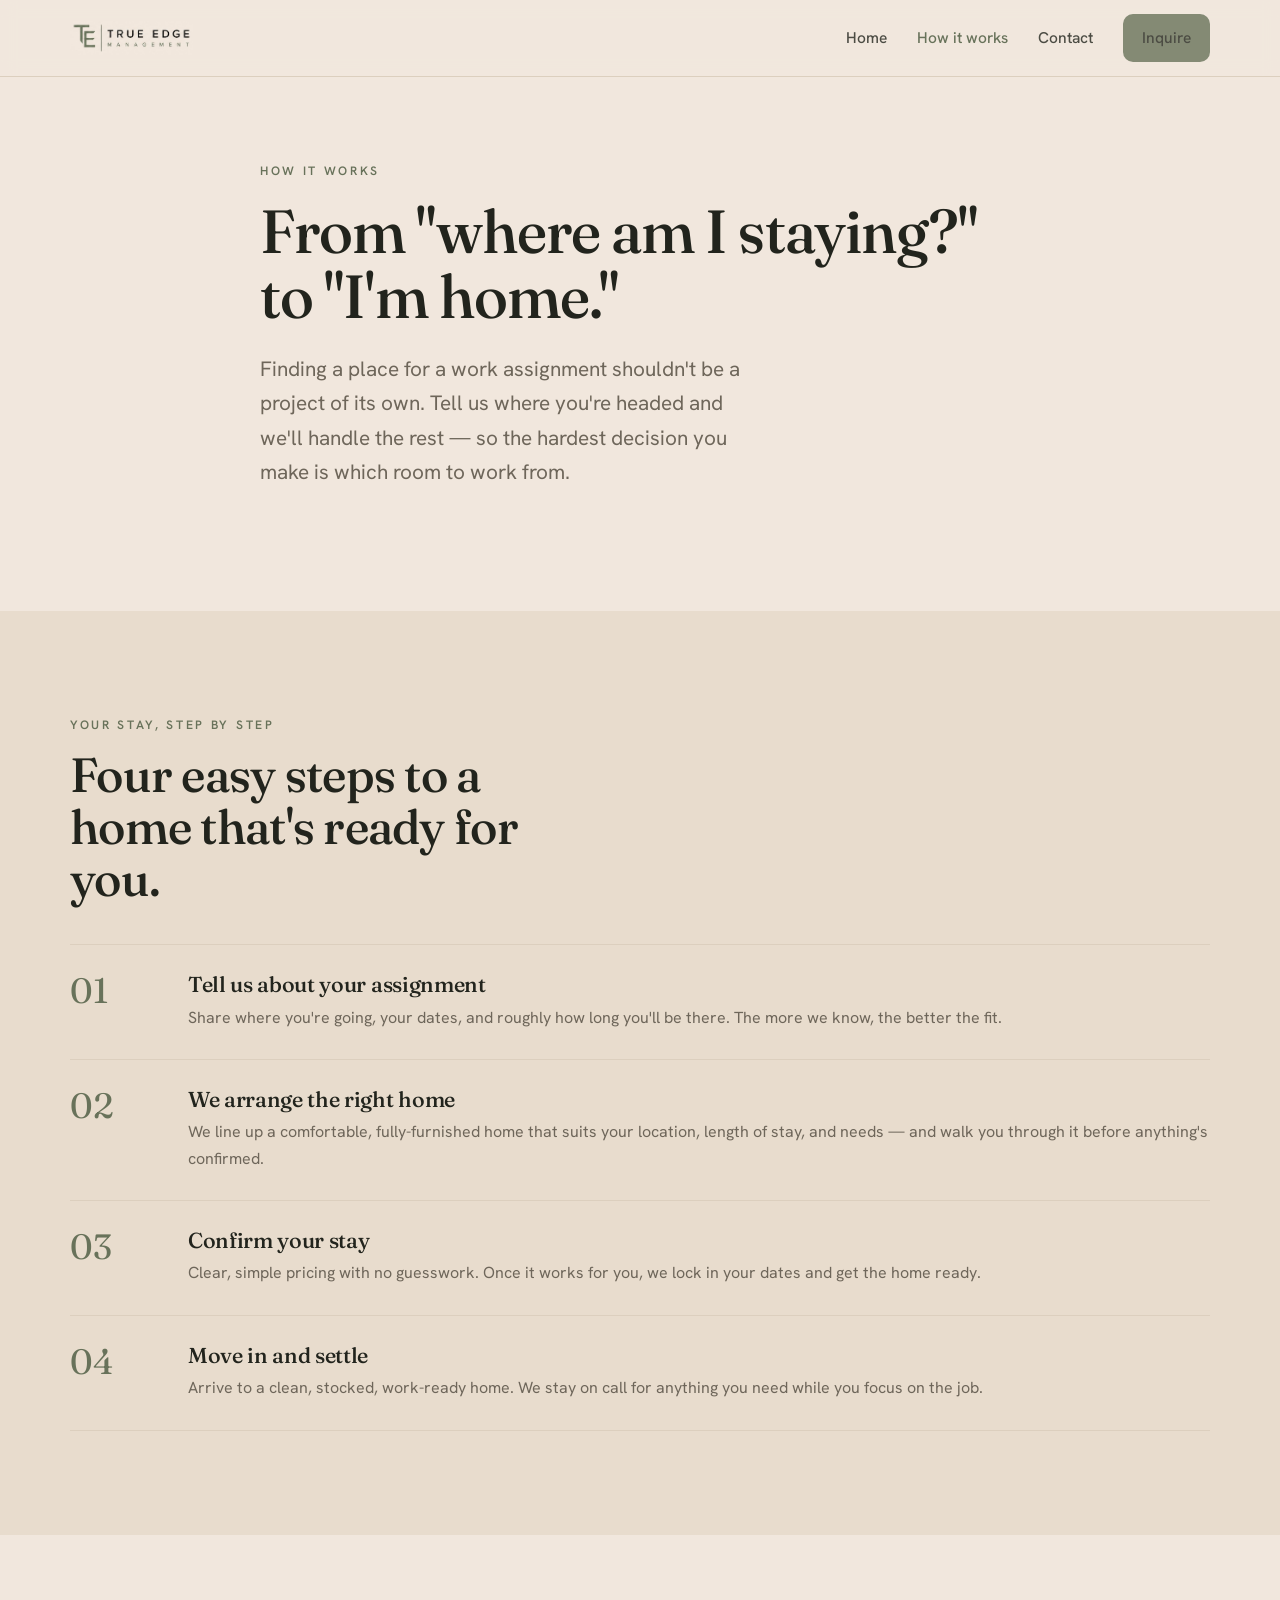
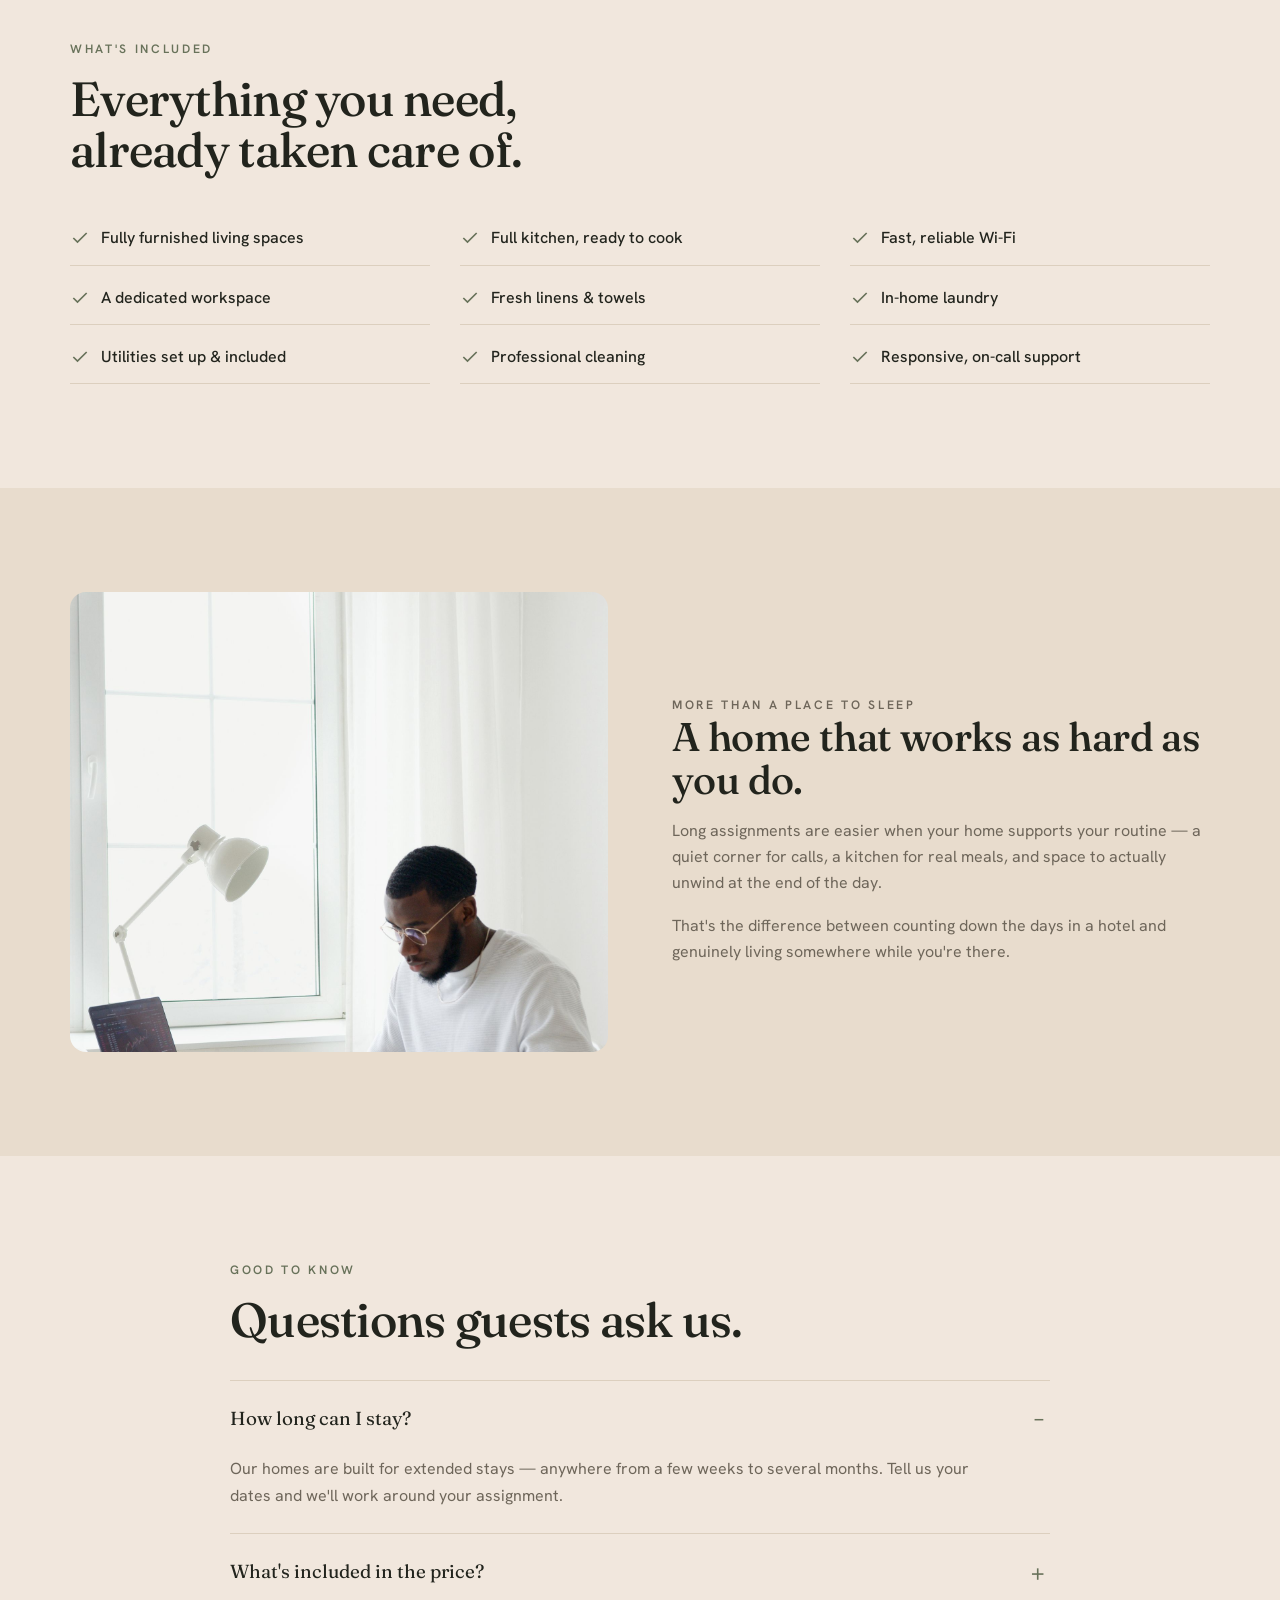
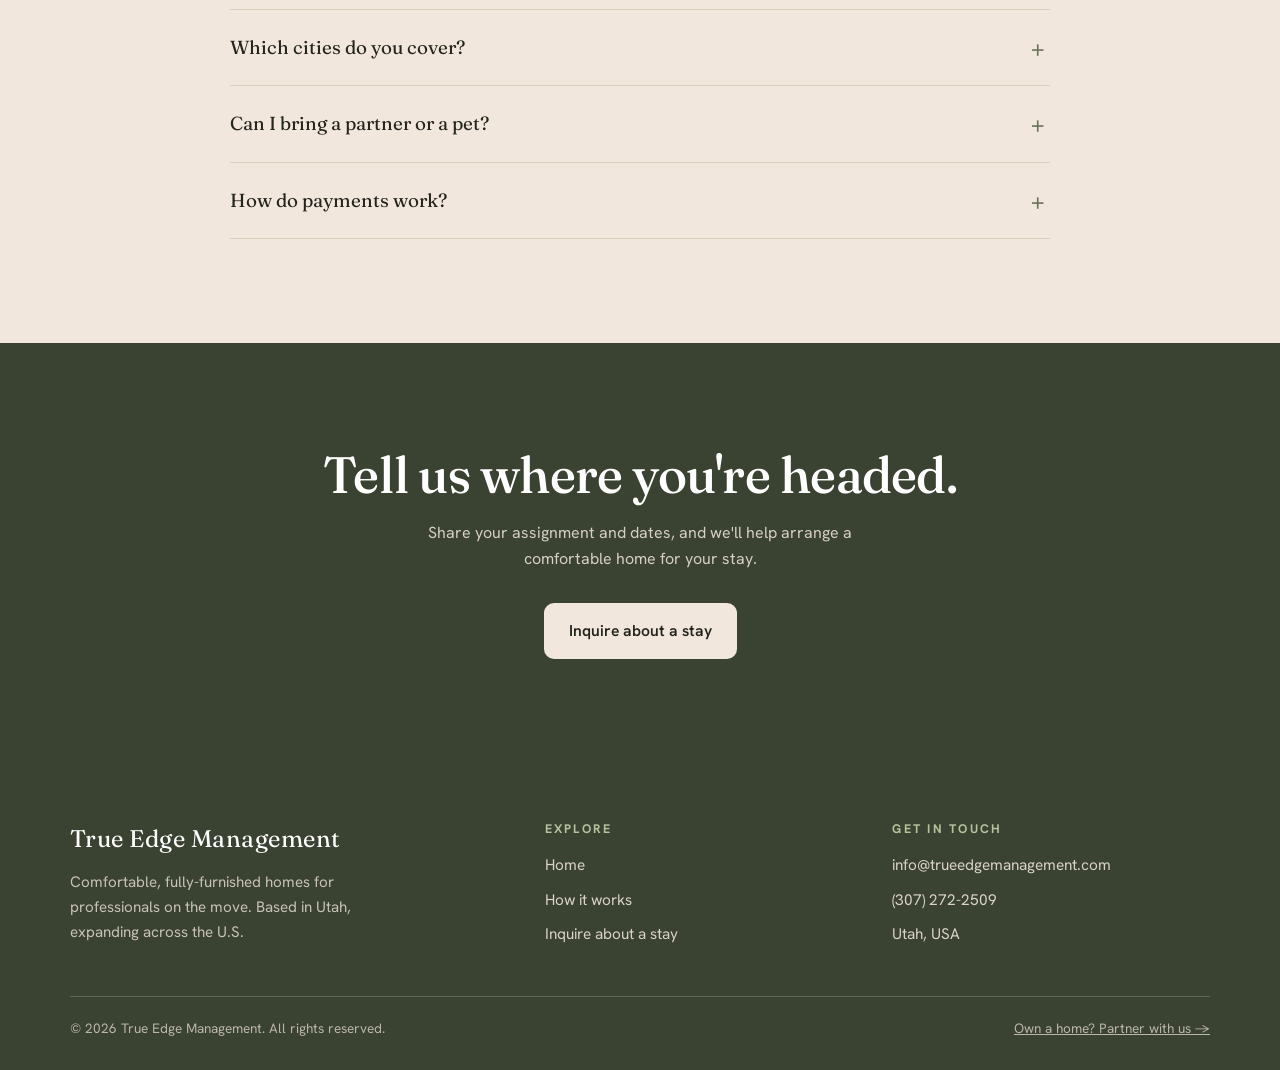
==== commit 50b4abb7: "Update contact email address in about.html" ====
--- a/about.html
+++ b/about.html
@@ -159,7 +159,7 @@
         </div>
         <div class="footer-col">
           <h4>Get in touch</h4>
-          <a href="mailto:trueedgemanagement@gmail.com">trueedgemanagement@gmail.com</a>
+          <a href="mailto:info@trueedgemanagement.com">info@trueedgemanagement.com</a>
           <a href="tel:13072722509">(307) 272-2509</a>
           <span>Utah, USA</span>
         </div>
